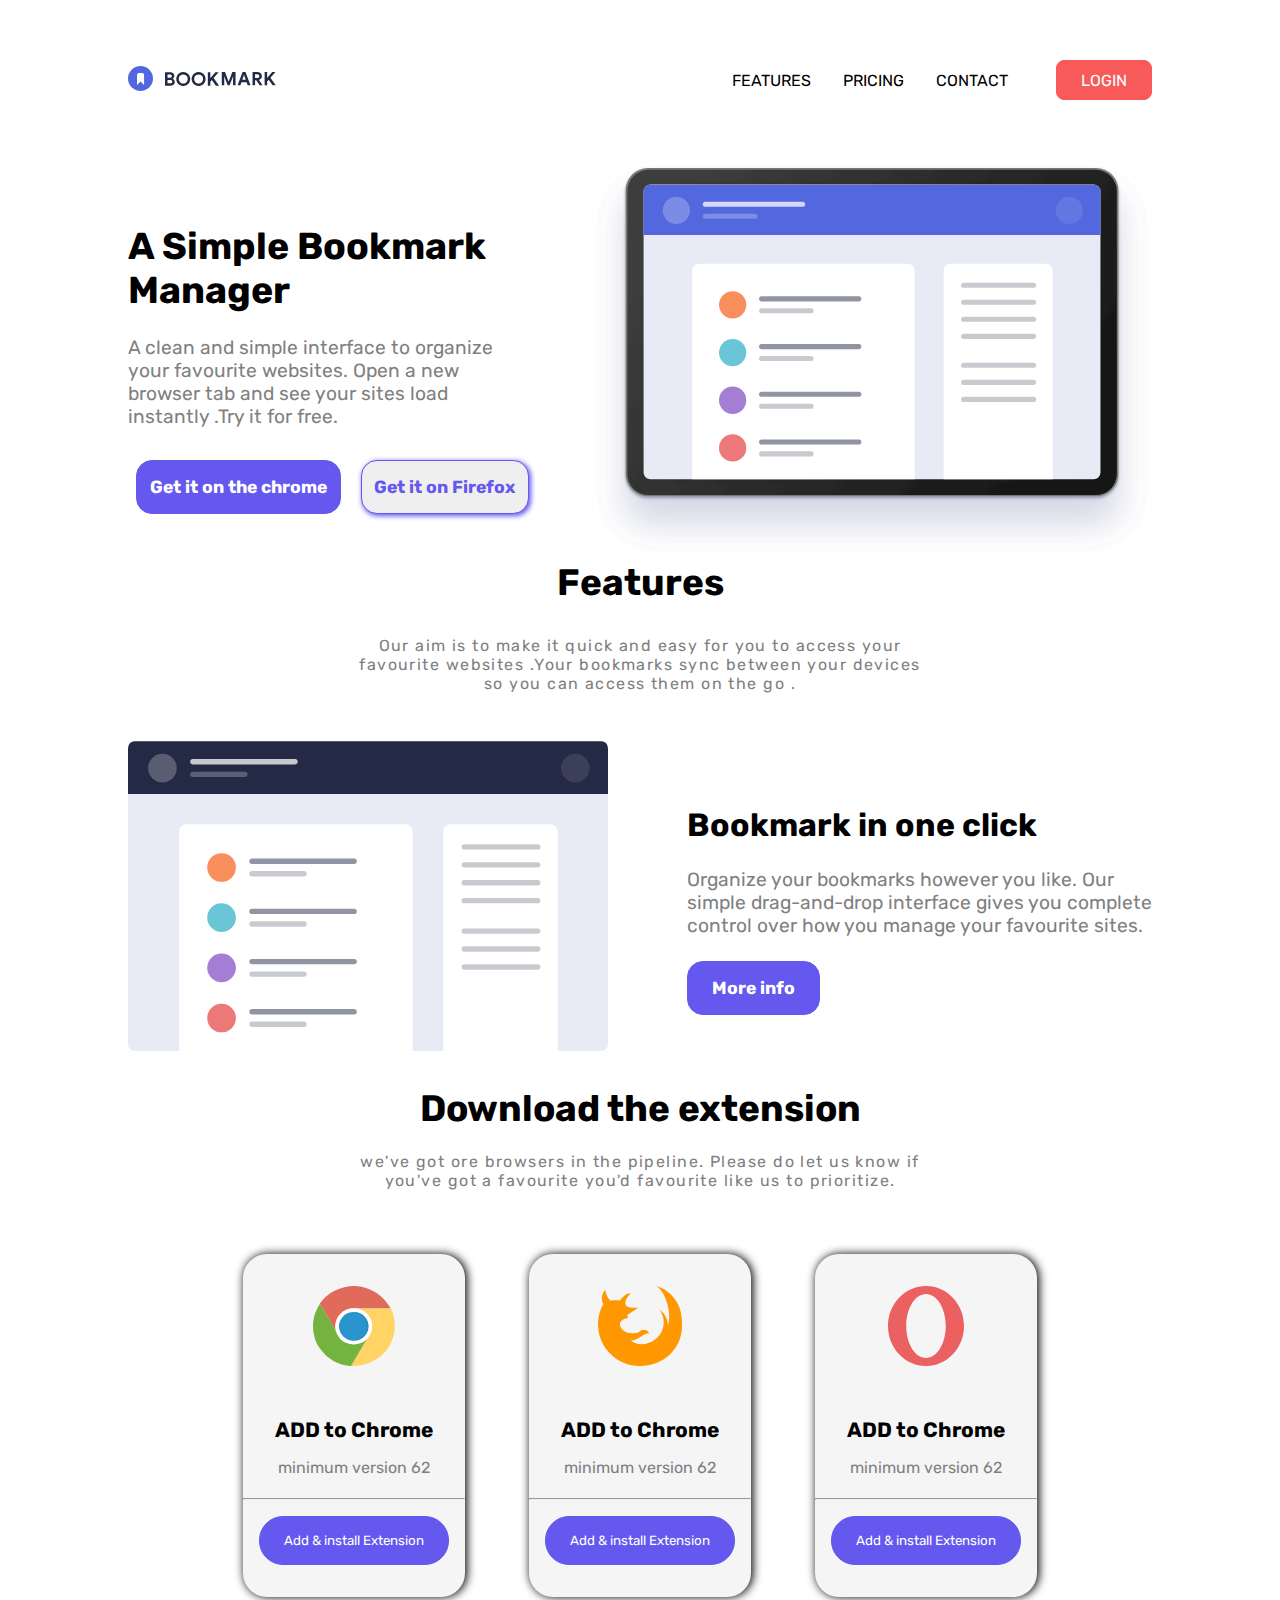
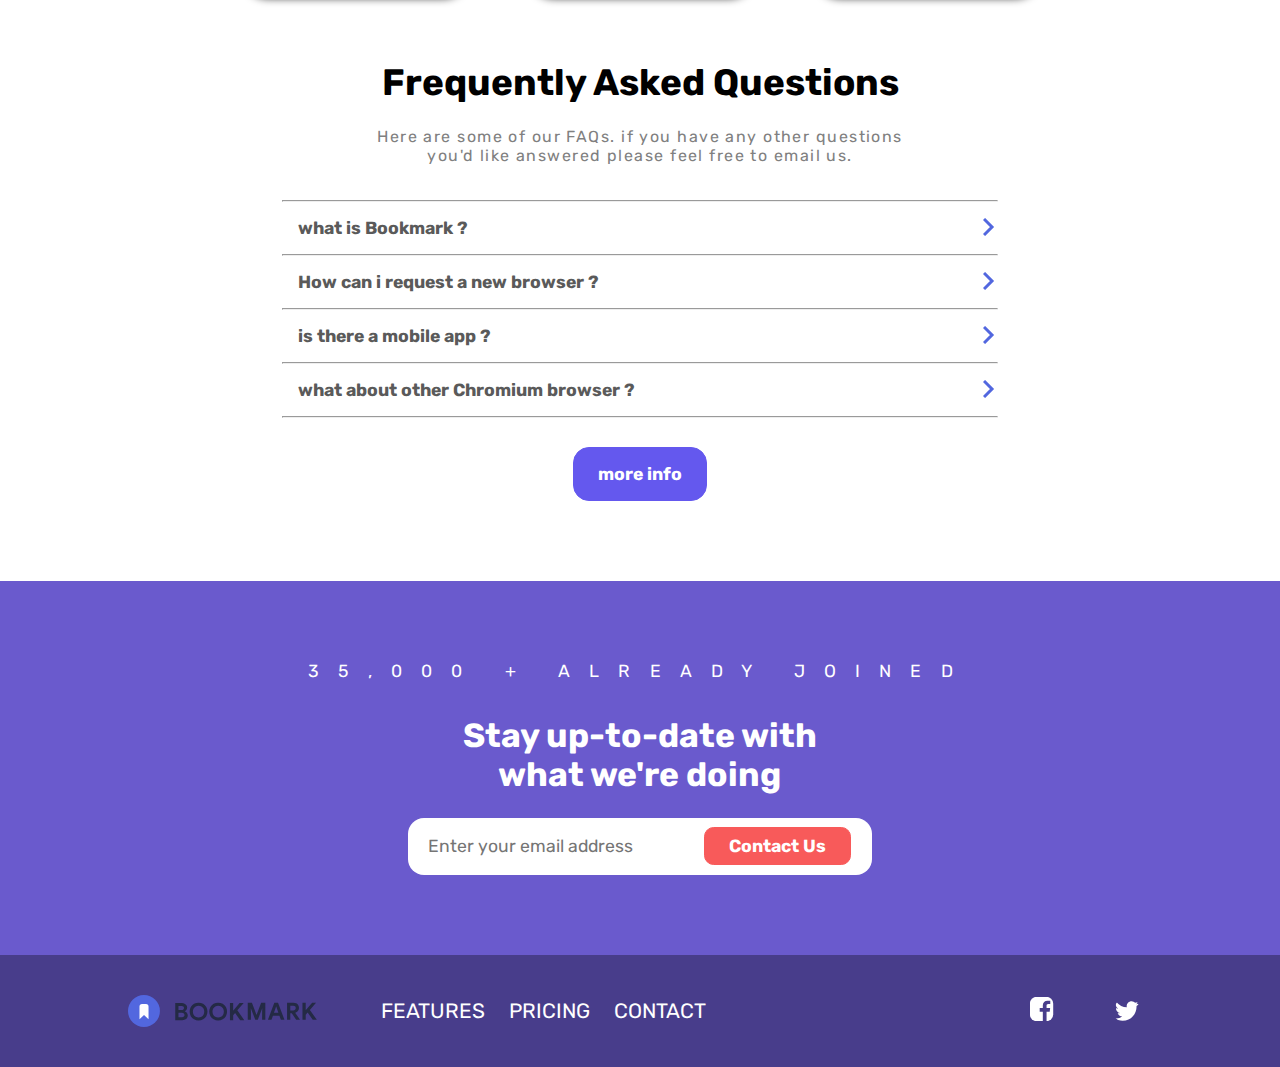
==== index.html @ d00ade4f "Rename home.html to index.html" ====
<!DOCTYPE html>
<html lang="en">

<head>
    <meta charset="UTF-8">
    <meta http-equiv="X-UA-Compatible" content="IE=edge">
    <meta name="viewport" content="width=device-width, initial-scale=1.0">
    <link rel="stylesheet" href="style.css">
    <link rel="stylesheet" href="https://cdnjs.cloudflare.com/ajax/libs/font-awesome/6.0.0-beta3/css/all.min.css" integrity="sha512-Fo3rlrZj/k7ujTnHg4CGR2D7kSs0v4LLanw2qksYuRlEzO+tcaEPQogQ0KaoGN26/zrn20ImR1DfuLWnOo7aBA==" crossorigin="anonymous" referrerpolicy="no-referrer" />
    <link rel="shortcut icon" href="./images/favicon-32x32.png" type="image/x-icon">
    <title>BOOKMARK</title>
</head>

<body>
    <!-- header content  -->
<div class="for_width">

    <header>
        <div class="header_logo">
            <img src="./images/logo-bookmark.svg" alt="">
        </div>
        <button class="hamburger" id="hamburger">
            <!-- <img src="./images/icon-hamburger.svg" alt=""> -->
            <i class="fas fa-bars"></i>
        </button>
        <div class="header_right">
            <li><a href="#">FEATURES</a></li>
            <li><a href="#">PRICING</a></li>
            <li><a href="#">CONTACT</a></li>
            <li><button class="header_right_btn">LOGIN</button></li>
        </div>
    </header>
    
    <!-- Main content  -->
    
    <Main class="main">
        <div class="main_left">
            <div class="main_left_heading">
                <h3>A Simple Bookmark Manager</h3>
            </div>
            <div class="main_left_content">
                <p>A clean and simple interface to organize <br> your favourite websites. Open a new <br> browser tab and see your
                    sites load <br> instantly .Try it for free.</p>
                </div>
                <div class="main_left_buttons">
                    <button class="main_left_btn btn-1">Get it on the chrome</button>
                    <button class="main_left_btn btn-2">Get it on Firefox</button>
                </div>
            </div>
            <div class="main_right">
                <div class="main_right_image">
                <img src="./images/illustration-hero.svg" alt="">
            </div>
        </div>
    </Main>
    <!-- Features -->
    <div class="features">
        <div class="feature_header">
            <h3>Features</h3>
            <p>Our aim is to make it quick and easy for you to access your <br> favourite websites .Your bookmarks sync
                between your devices <br> so you can access them on the go .</p>
        </div>
        <div class="feature_container">
            <div class="feature_left_image">
                <img src="./images/feature_left_img.svg" alt="">
            </div>
            <div class="feature_right">
                <div class="feature_right_header">
                    <h4>Bookmark in one click</h4>
                </div>
                <div class="feature_right_content">
                    <p>Organize your bookmarks however you like. Our <br> simple drag-and-drop interface gives you
                        complete <br> control over how you manage your favourite sites.</p>
                </div>
                <div class="feature_right_button">
                    <button class="feature_btn btn-1"> More info</button>
                </div>
            </div>
        </div>
    </div>
    
    <!-- Download extention     -->
    
    <div class="extensions">
        <div class="extension_heading">
            <h3>Download the extension</h3>
            <p>we've got ore browsers in the pipeline. Please do let us know if <br> you've got a favourite you'd
                favourite like us to prioritize. </p>
            </div>
            <div class="extension_container">
                <div class="extension_cards">
                    <img class="extension_cards_logo" src="./images/logo-chrome.svg" alt="">
                    <h5>ADD to Chrome</h5>
                    <p>minimum version 62</p>
                    <hr>
                    <button class="extension_btn btn-1">Add & install Extension</button>
            </div>
            <div class="extension_cards">
                <img class="extension_cards_logo" src="./images/logo-firefox.svg" alt="">
                <h5>ADD to Chrome</h5>
                <p>minimum version 62</p>
                <hr>
                <button class="extension_btn btn-1">Add & install Extension</button>
            </div>
            <div class="extension_cards">
                <img class="extension_cards_logo" src="./images/logo-opera.svg" alt="">
                <h5>ADD to Chrome</h5>
                <p>minimum version 62</p>
                <hr>
                <button class=" extension_btn btn-1">Add & install Extension</button>
            </div>
        </div>
    </div>
    
    <!-- frequently Asked Question -->
    
    <div class="questions">
        <div class="question_heading">
            <h3>Frequently Asked Questions</h3>
            <p>Here are some of our FAQs. if you have any other questions <br> you'd like answered please feel free to
                email us.</p>
            </div>
        <div class="questions_content">
            <hr>
            <div class="question_line">
                <div>
                    <h4>what is Bookmark ?</h4>
                </div>
                <div>
                    <img class="question_arrow" src="./images/icon-arrow.svg" alt="">
                </div>
            </div>
            <hr>
            <div class="question_line">
                <div>
                    <h4>How can i request a new browser ?</h4>
                </div>
                <div>
                    <img class="question_arrow" src="./images/icon-arrow.svg" alt="">
                </div>
            </div>
            <hr>
            <div class="question_line">
                <div>
                    <h4>is there a mobile app ?</h4>
                </div>
                <div>
                    <img class="question_arrow" src="./images/icon-arrow.svg" alt="">
                </div>
            </div>
            <hr>
            <div class="question_line">
                <div>
                    <h4>what about other Chromium browser ?</h4>
                </div>
                <div>
                    <img class="question_arrow" src="./images/icon-arrow.svg" alt="">
                </div>
            </div>
            <hr>
            
        </div>
        <div class="question_button">
            
            <button class="question_btn btn-1"> more info</button>
        </div>
    </div>
</div>

    <!-- Footer  -->

    <footer>
        <div class="footer">
            <div class="fotter_content">
                <div>
                    <p>35,000 + ALREADY JOINED</p>
                </div>
                <div>
                    <h3>Stay up-to-date with <br> what we're doing</h3>
                </div>
                <div class="footer_input">
                    <input type="text" placeholder="Enter your email address">
                    <button> Contact Us</button>
                </div>
            </div>
        </div>
    </footer>
    <main class="footer_bottom_header">
        <div class="footer_bottom_header_left">
            <img src="./images/logo-bookmark.svg" alt="">
            <li><a href="#">FEATURES</a></li>
            <li><a href="#">PRICING</a></li>
            <li><a href="#">CONTACT</a></li>
        </div>
        <div class="footer_bottom_header_icon">
            <img src="./images/icon-facebook.svg" alt="">
            <img src="./images/icon-twitter.svg" alt="">
        </div>
    </main>

    <script src="./script.js"></script>
</body>

</html>
---- style.css ----
@import url("https://fonts.googleapis.com/css2?family=Rubik:wght@400;500&display=swap");

* {
  margin: 0;
  padding: 0;
  box-sizing: border-box;
  font-family: "Rubik", sans-serif;
}
html {
  font-size: 100%;
}
.for_width {
  width: 80%;
  margin: auto;
}
header {
  height: 10rem;
  /* border: 1rem solid red; */
  display: flex;
  justify-content: space-between;
  align-items: center;
}
.header_right {
  display: flex;
  flex-wrap: wrap;
  align-items: center;
}
.hamburger {
  background-color: transparent;
  border: none;
  display: none;
  columns: black;
  cursor: pointer;
  font-size: 20px;
  outline: none;
}
.header_right li {
  list-style: none;
}
.header_right li a {
  text-decoration: none;
  color: black;
  margin: 0 1rem;
  font-size: 1rem;
  transition: all 0.3s ease;
}
.header_right li a:hover {
  color: #f85a5a;
}
.header_right_btn {
  padding: 0.6rem 1.5rem;
  border-radius: 0.5rem;
  outline: none;
  border: 1px solid #f85a5a;
  background-color: #f85a5a;
  font-size: 1rem;
  color: white;
  cursor: pointer;
  font-size: 1rem;
  margin-left: 2rem;
  transition: all 0.3s ease-in-out;
}
.header_right_btn:hover {
  border: 1px solid #f85a5a;
  color: #f85a5a;
  background-color: transparent;
}

/* main styling  */

.main {
  display: flex;
  align-items: center;
  justify-content: space-between;
}
.main_left_heading {
  font-size: 2rem;
  margin: 1.5rem 0;
}
.main_left_content {
  color: gray;
  font-size: 1.2rem;
  margin-bottom: 1.5rem;
}
.main_left_btn {
  padding: 1rem 0.8rem;
  border-radius: 1rem;
  font-weight: 700;
  font-size: 1.1rem;
  margin: 0.5rem;
}
.btn-1 {
  border: 0.1rem solid #6458ee;
  background-color: #6458ee;
  color: white;
  cursor: pointer;
  transition: all ease 0.3s;
}
.btn-1:hover {
  background-color: transparent;
  border: 0.1rem solid #6458ee;
  color: #6458ee;
}
.btn-2 {
  border: 0.1rem solid #6458ee;
  cursor: pointer;
  transition: all ease 0.3s;
  box-shadow: 0.1rem 0.1rem 0.3rem;
  color: #6458ee;
}
.btn-2:hover {
  background-color: #6458ee;
  color: white;
}
.main_right_image img {
  max-width: 35rem;
}

/* features */

.feature_header {
  text-align: center;
}
.feature_header h3 {
  font-size: 2.3rem;
  margin-bottom: 2rem;
}
.feature_header p {
  color: gray;
  letter-spacing: 0.09rem;
}
.feature_container {
  margin-top: 3rem;
  display: flex;
  align-items: center;
  justify-content: space-between;
}
.feature_right_header h4 {
  font-size: 2rem;
  margin: 1.5rem 0;
}
.feature_right_content {
  margin-bottom: 1.5rem;
  color: gray;
  font-size: 1.2rem;
}
.feature_btn {
  padding: 1rem 1.5rem;
  border-radius: 1rem;
  font-weight: 700;
  font-size: 1.1rem;
}
.feature_left_image img {
  max-width: 30rem;
}

/* download extension  */
.extension_heading {
  text-align: center;
}
.extension_heading h3 {
  font-size: 2.3rem;
  margin-top: 2rem;
  margin-bottom: 1.4rem;
}
.extension_heading p {
  color: gray;
  letter-spacing: 0.09rem;
}
.extension_container {
  display: flex;
  margin-top: 2rem;
  flex-wrap: wrap;
  justify-content: center;
}
.extension_cards {
  background-color: whitesmoke;
  box-shadow: 0.1rem 0 0.6rem black;
  text-align: center;
  border-radius: 1.5rem;
  margin: 2rem;
  transition: all ease 0.3s;
  cursor: pointer;
  max-width: 35rem;
}
.extension_cards:hover {
  border: 0.1rem solid #6458ee;
  box-shadow: none;
}
.extension_cards img {
  margin: 2rem;
}
.extension_cards img {
  height: 5rem;
}
.extension_cards h5 {
  font-size: 1.3rem;
  margin: 1rem;
  font-weight: 700;
}
.extension_cards p {
  margin-bottom: 1.3rem;
  color: gray;
}
.extension_btn {
  padding: 1rem 1.5rem;
  margin: 1rem;
  margin-bottom: 2rem;
  border-radius: 1.5rem;
}

/* Frequently Asked Questions  */
.question_heading {
  text-align: center;
}
.question_heading h3 {
  font-size: 2.3rem;
  margin-top: 2rem;
  margin-bottom: 1.4rem;
}
.question_heading p {
  color: gray;
  letter-spacing: 0.09rem;
  margin-bottom: 2.2rem;
}
.questions_content {
  width: 70%;
  margin: auto;
}
.question_line {
  display: flex;
  align-items: center;
  justify-content: space-between;
}
.question_arrow {
  cursor: pointer;
  transform: rotate(270deg);
}
.questions_content h4 {
  padding: 1rem;
  font-size: 1.1rem;
  cursor: pointer;
  transition: all 0.3s ease;
  color: rgb(90, 90, 90);
}
.questions_content h4:hover {
  color: #6458ee;
}
.question_btn {
  padding: 1rem 1.5rem;
  border-radius: 1rem;
  font-weight: 700;
  font-size: 1.1rem;
}
.question_button {
  display: flex;
  justify-content: center;
  margin: 1.8rem;
}

/* footer  */

footer {
  background-color: #6a5acd;
  color: white;
  display: flex;
  justify-content: center;
  text-align: center;
  padding: 5rem 2rem;
  margin-top: 5rem;
}
.fotter_content p {
  letter-spacing: 1.2rem;
  margin-bottom: 2.2rem;
  font-size: 1.1rem;
}
.fotter_content h3 {
  font-size: 2.1rem;
  margin-bottom: 1.5rem;
}
.footer_input {
  background-color: white;
  padding: 0.6rem 0.5rem;
  border-radius: 1rem;
  width: 70%;
  margin: auto;
}
.footer_input input {
  border: none;
  outline: none;
  font-size: 1.1rem;
}
.footer_input button {
  padding: 0.5rem 1.5rem;
  border-radius: 0.6rem;
  border: 0.1rem solid #f85a5a;
  background-color: #f85a5a;
  color: white;
  font-weight: 700;
  font-size: 1.1rem;
  cursor: pointer;
  transition: all 0.3s ease;
  margin-left: 2rem;
}
.footer_input button:hover {
  background-color: transparent;
  border: 0.1rem solid #6458ee;
  color: #6458ee;
}

/* footer header  */
.footer_bottom_header {
  display: flex;
  justify-content: space-between;
  align-items: center;
  background-color: #483d8b;
  height: 7rem;
}

.footer_bottom_header_left img {
  margin-right: 2.5rem;
  height: 2rem;
}
.footer_bottom_header_left {
  display: flex;
  align-items: center;
  margin-left: 10%;
}
.footer_bottom_header_left li {
  list-style: none;
}
.footer_bottom_header_left li a {
  text-decoration: none;
  color: white;
  margin-left: 1.5rem;
  font-size: 1.3rem;
  transition: all 0.3s ease-in-out;
}
.footer_bottom_header_left li a:hover {
  color: #f85a5a;
}
.footer_bottom_header_icon {
  margin-right: 10%;
  cursor: pointer;
  transition: all 0.3s ease-in-out;
}
.footer_bottom_header_icon img:hover {
  background-color: #f85a5a;
}
.footer_bottom_header_icon img {
  margin-left: 2rem;
  padding: 0.8rem;
  border-radius: 40%;
  transition: all 0.3s ease-in-out;
}

/* @media queries content  */

@media (max-width: 1024px) {
  html {
    font-size: 62.5%;
  }
}
@media (max-width: 750px) {
  html {
    font-size: 62.5%;
  }
  .hamburger {
    display: block;
    position: absolute;
    right: 0;
    margin-right: 3rem;
  }

  .header_right li.show {
    display: flex;
  }
  .main {
    flex-wrap: wrap-reverse;
    justify-content: center;
  }
  .features {
    margin-top: 2rem;
  }
  .feature_container {
    flex-wrap: wrap;
    justify-content: center;
  }
  .feature_left_image img {
    margin-bottom: 2rem;
  }
  .header_right {
    display: none;
    flex-direction: column;
    width: 100%;
  }
  .footer_bottom_header_left li {
    margin: 5px;
  }
  .footer_bottom_header_left {
    flex-direction: column;
  }
  .footer_bottom_header {
    height: 120px;
  }
}
@media (max-width: 415px) {
  .footer_bottom_header {
    flex-direction: column;
    height: 150px;
  }
  .footer_bottom_header_icon {
    width: 40%;
    margin: auto;
  }
  .footer_bottom_header_left img {
    margin-top: 1rem;
  }
  .footer_input {
    background-color: transparent;
  }
  .footer_input input {
    padding: 7px;
    border-radius: 5px;
    margin-bottom: 8px;
  }
}
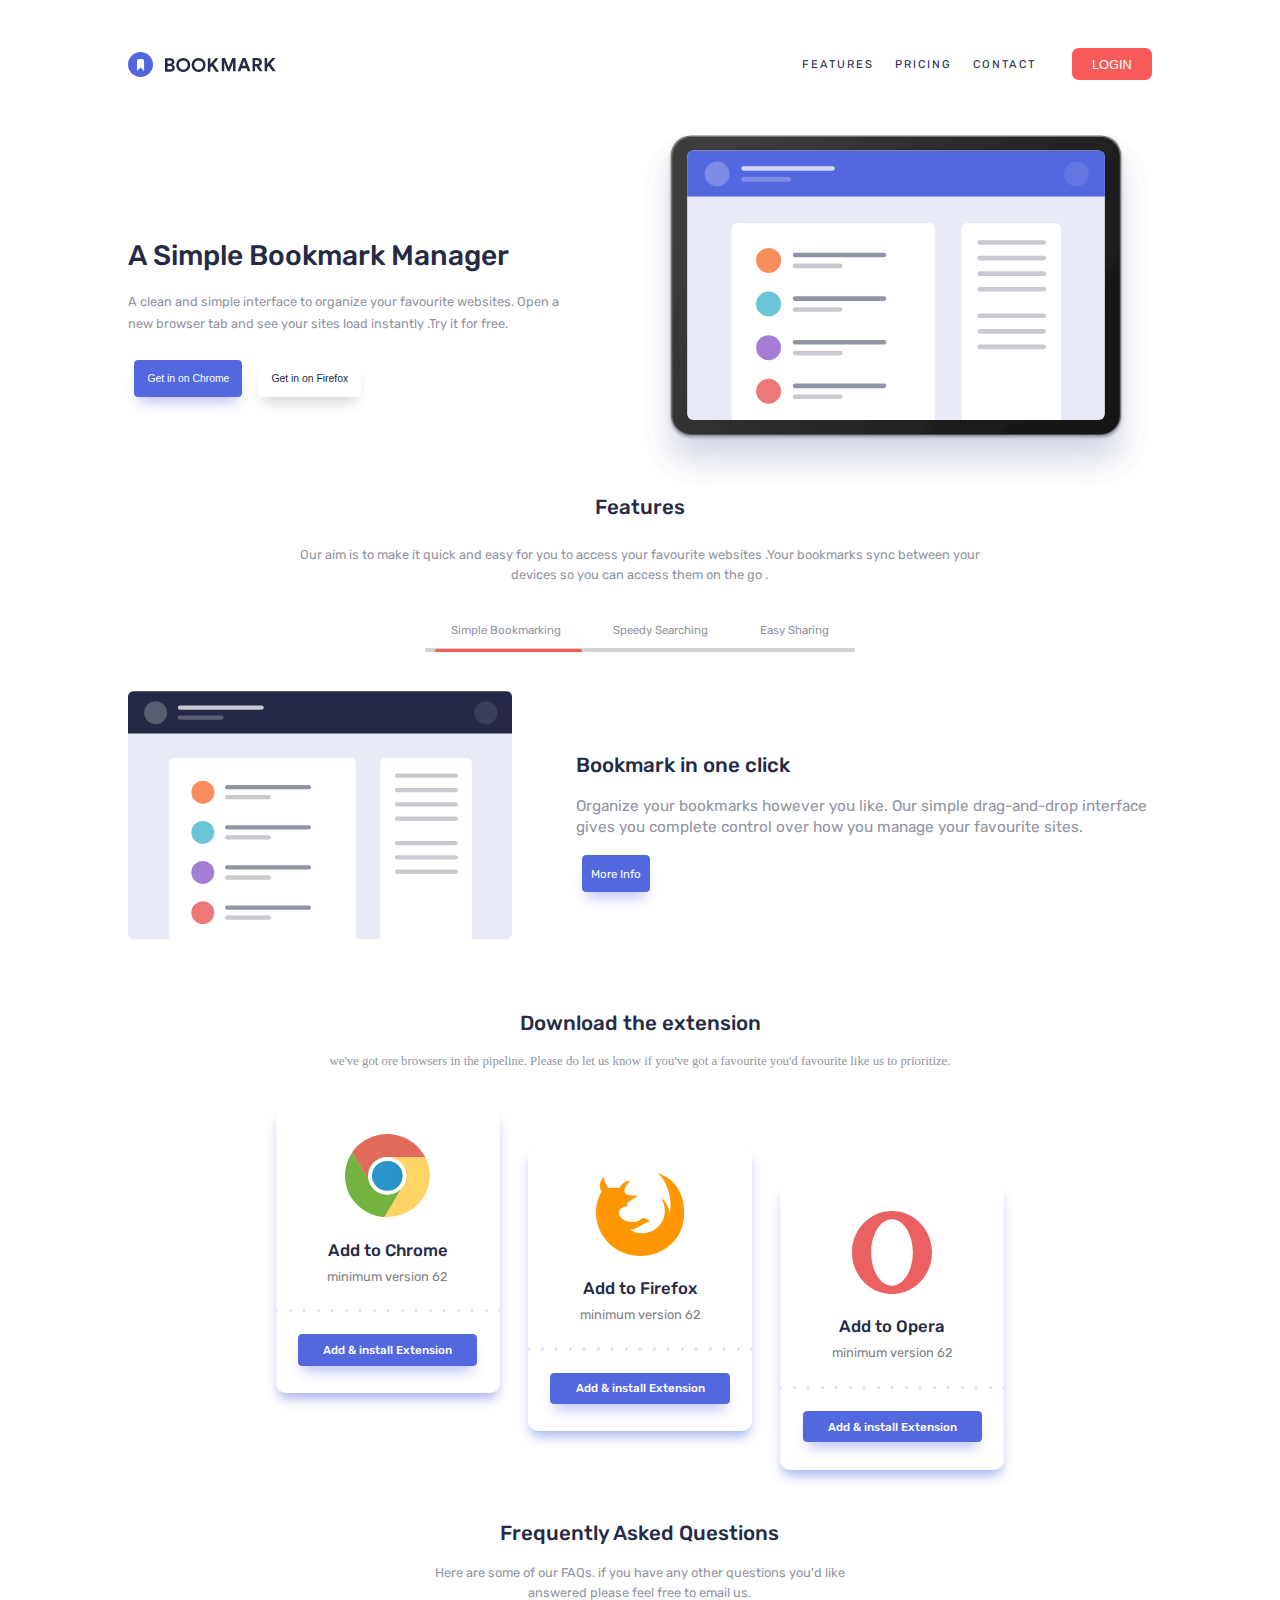
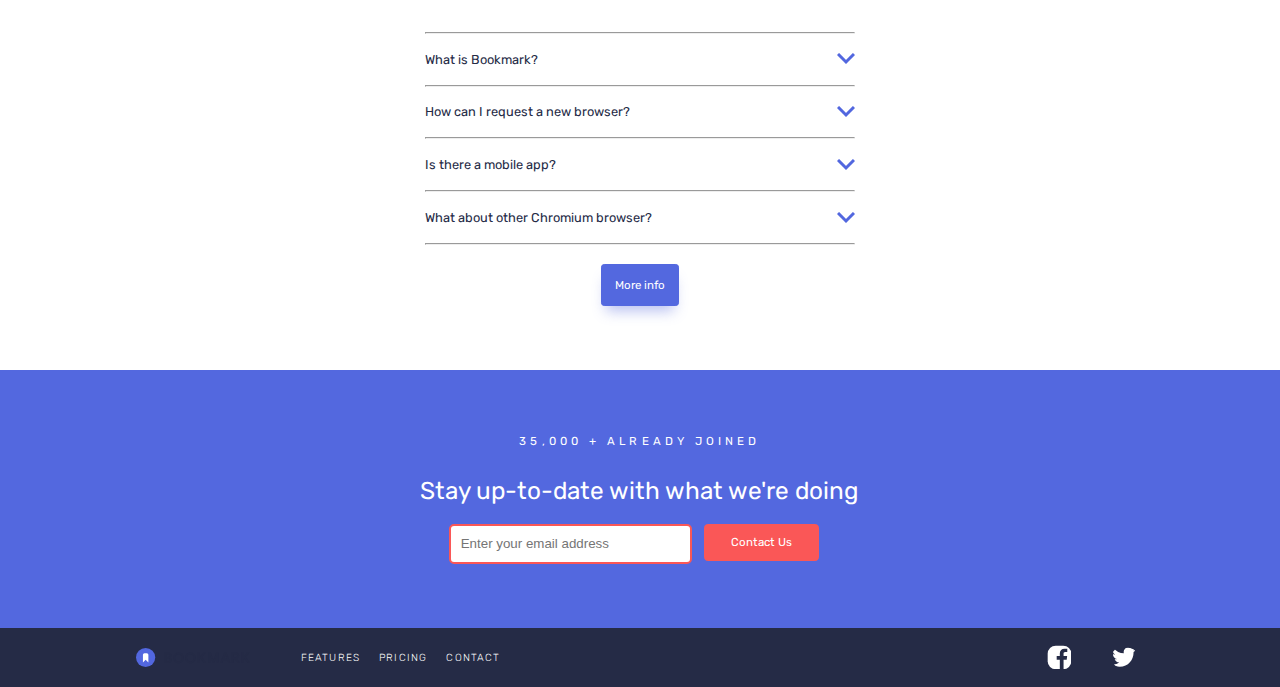
==== commit 4dba3113: "Merge branch 'main' of https://github.com/mehraj98/code-task" ====
--- a/index.html
+++ b/index.html
@@ -6,166 +6,239 @@
     <meta http-equiv="X-UA-Compatible" content="IE=edge">
     <meta name="viewport" content="width=device-width, initial-scale=1.0">
     <link rel="stylesheet" href="style.css">
-    <link rel="stylesheet" href="https://cdnjs.cloudflare.com/ajax/libs/font-awesome/6.0.0-beta3/css/all.min.css" integrity="sha512-Fo3rlrZj/k7ujTnHg4CGR2D7kSs0v4LLanw2qksYuRlEzO+tcaEPQogQ0KaoGN26/zrn20ImR1DfuLWnOo7aBA==" crossorigin="anonymous" referrerpolicy="no-referrer" />
+    <link rel="stylesheet" href="https://cdnjs.cloudflare.com/ajax/libs/font-awesome/6.0.0-beta3/css/all.min.css"
+        integrity="sha512-Fo3rlrZj/k7ujTnHg4CGR2D7kSs0v4LLanw2qksYuRlEzO+tcaEPQogQ0KaoGN26/zrn20ImR1DfuLWnOo7aBA=="
+        crossorigin="anonymous" referrerpolicy="no-referrer" />
     <link rel="shortcut icon" href="./images/favicon-32x32.png" type="image/x-icon">
     <title>BOOKMARK</title>
 </head>
 
 <body>
     <!-- header content  -->
-<div class="for_width">
-
-    <header>
-        <div class="header_logo">
+    <div class="for_width">
+
+        <header class="nav">
             <img src="./images/logo-bookmark.svg" alt="">
-        </div>
-        <button class="hamburger" id="hamburger">
-            <!-- <img src="./images/icon-hamburger.svg" alt=""> -->
-            <i class="fas fa-bars"></i>
-        </button>
-        <div class="header_right">
-            <li><a href="#">FEATURES</a></li>
-            <li><a href="#">PRICING</a></li>
-            <li><a href="#">CONTACT</a></li>
-            <li><button class="header_right_btn">LOGIN</button></li>
-        </div>
-    </header>
-    
-    <!-- Main content  -->
-    
-    <Main class="main">
-        <div class="main_left">
-            <div class="main_left_heading">
-                <h3>A Simple Bookmark Manager</h3>
-            </div>
-            <div class="main_left_content">
-                <p>A clean and simple interface to organize <br> your favourite websites. Open a new <br> browser tab and see your
-                    sites load <br> instantly .Try it for free.</p>
+            <button class="hamburger" id="hamburger">
+                <img src="./images/icon-hamburger.svg" alt="">
+            </button>
+            <ul class="header_right" id="header_right">
+                <li><a href="#">FEATURES</a></li>
+                <li><a href="#">PRICING</a></li>
+                <li><a href="#">CONTACT</a></li>
+                <li><button class="header_right_btn">LOGIN</button></li>
+            </ul>
+        </header>
+
+        <!-- Main content  -->
+
+        <Main class="main">
+            <div class="main_left">
+                <div class="main_left_heading">
+                    <h1>A Simple Bookmark Manager</h1>
+                </div>
+                <div class="main_left_content">
+                    <p>A clean and simple interface to organize your favourite websites. Open a new browser tab and see
+                        your
+                        sites load instantly .Try it for free.</p>
                 </div>
                 <div class="main_left_buttons">
-                    <button class="main_left_btn btn-1">Get it on the chrome</button>
-                    <button class="main_left_btn btn-2">Get it on Firefox</button>
+                    <button class="main_left_btn btn-1">Get in on Chrome</button>
+                    <button class="main_left_btn btn-2">Get in on Firefox</button>
                 </div>
             </div>
             <div class="main_right">
                 <div class="main_right_image">
-                <img src="./images/illustration-hero.svg" alt="">
-            </div>
-        </div>
-    </Main>
-    <!-- Features -->
-    <div class="features">
-        <div class="feature_header">
-            <h3>Features</h3>
-            <p>Our aim is to make it quick and easy for you to access your <br> favourite websites .Your bookmarks sync
-                between your devices <br> so you can access them on the go .</p>
-        </div>
-        <div class="feature_container">
-            <div class="feature_left_image">
-                <img src="./images/feature_left_img.svg" alt="">
-            </div>
-            <div class="feature_right">
-                <div class="feature_right_header">
-                    <h4>Bookmark in one click</h4>
-                </div>
-                <div class="feature_right_content">
-                    <p>Organize your bookmarks however you like. Our <br> simple drag-and-drop interface gives you
-                        complete <br> control over how you manage your favourite sites.</p>
-                </div>
-                <div class="feature_right_button">
-                    <button class="feature_btn btn-1"> More info</button>
-                </div>
-            </div>
-        </div>
-    </div>
-    
-    <!-- Download extention     -->
-    
-    <div class="extensions">
-        <div class="extension_heading">
-            <h3>Download the extension</h3>
-            <p>we've got ore browsers in the pipeline. Please do let us know if <br> you've got a favourite you'd
-                favourite like us to prioritize. </p>
+                    <img src="./images/illustration-hero.svg" alt="">
+                </div>
+            </div>
+        </Main>
+        <!-- Features -->
+        <div class="features">
+            <div class="feature_header">
+                <h1>Features</h1>
+                <p>Our aim is to make it quick and easy for you to access your favourite websites .Your bookmarks sync
+                    between your devices so you can access them on the go .</p>
+            </div>
+            <ul class="tabs">
+                <hr>
+                <li>Simple Bookmarking</li>
+                <hr>
+                <li>Speedy Searching</li>
+                <hr>
+
+                <li>Easy Sharing</li>
+                <hr>
+            </ul>
+            <div class="container">
+                <div class=" content ">
+                    <div class="feature_container">
+                        <div class="feature_left_image">
+                            <img src="./images/feature_left_img.svg" alt="">
+                        </div>
+                        <div class="feature_right">
+                            <div class="feature_right_header">
+                                <h4>Bookmark in one click</h4>
+                            </div>
+                            <div class="feature_right_content">
+
+                                <p>Organize your bookmarks however you like. Our simple drag-and-drop interface
+                                    gives you complete control over how you manage your favourite sites.</p>
+                            </div>
+                            <div class="feature_right_button">
+
+                                <button class="feature_btn btn-1">
+                                    More Info
+                                </button>
+                            </div>
+                        </div>
+                    </div>
+                </div>
+            </div>
+            <div class="container">
+                <div class=" content ">
+                    <div class="feature_container">
+                        <div class="feature_left_image">
+                            <img src="./images/illustration-features-tab-2.svg" alt="">
+                        </div>
+                        <div class="feature_right">
+                            <div class="feature_right_header">
+                                <h4>Intelligent search</h4>
+                            </div>
+                            <div class="feature_right_content">
+
+                                <p>Our powerful search feature will help you find saved sites in no time at all. No need to trawl through all of your bookmarks.</p>
+                            </div>
+                            <div class="feature_right_button">
+
+                                <button class="feature_btn btn-1">
+                                    More Info
+                                </button>
+                            </div>
+                        </div>
+                    </div>
+                </div>
+            </div>
+            <div class="container">
+                <div class=" content ">
+                    <div class="feature_container">
+                        <div class="feature_left_image">
+                            <img src="./images/illustration-features-tab-3.svg" alt="">
+                        </div>
+                        <div class="feature_right">
+                            <div class="feature_right_header">
+                                <h4>Share your bookmarks</h4>
+                            </div>
+                            <div class="feature_right_content">
+
+                                <p>Easily share your bookmarks and collections with others. Create a shareable link that you can send at the click of a button.</p>
+                            </div>
+                            <div class="feature_right_button">
+
+                                <button class="feature_btn btn-1">
+                                    More Info
+                                </button>
+                            </div>
+                        </div>
+                    </div>
+                </div>
+            </div>
+        </div>
+
+        <!-- Download extention     -->
+
+        <div class="extensions">
+            <div class="extension_heading">
+                <h3>Download the extension</h3>
+                <p>we've got ore browsers in the pipeline. Please do let us know if you've got a favourite you'd
+                    favourite like us to prioritize. </p>
             </div>
             <div class="extension_container">
                 <div class="extension_cards">
                     <img class="extension_cards_logo" src="./images/logo-chrome.svg" alt="">
-                    <h5>ADD to Chrome</h5>
+                    <h5>Add to Chrome</h5>
                     <p>minimum version 62</p>
+                    <img src="./images//bg-dots.svg" alt="" class="card_line">
+                    <button class="extension_btn btn-1">Add & install Extension</button>
+                </div>
+                <div class="extension_cards card_2">
+                    <img class="extension_cards_logo" src="./images/logo-firefox.svg" alt="">
+                    <h5>Add to Firefox</h5>
+                    <p>minimum version 62</p>
+                    <img src="./images//bg-dots.svg" alt="" class="card_line">
+                    <button class="extension_btn btn-1">Add & install Extension</button>
+                </div>
+                <div class="extension_cards card_3">
+                    <img class="extension_cards_logo" src="./images/logo-opera.svg" alt="">
+                    <h5>Add to Opera</h5>
+                    <p>minimum version 62</p>
+                    <img src="./images//bg-dots.svg" alt="" class="card_line">
+                    <button class=" extension_btn btn-1">Add & install Extension</button>
+                </div>
+            </div>
+        </div>
+
+        <!-- frequently Asked Question -->
+
+        <div class="questions">
+            <div class="question_heading">
+                <h3>Frequently Asked Questions</h3>
+                <p>Here are some of our FAQs. if you have any other questions you'd like answered please feel free
+                    to
+                    email us.</p>
+            </div>
+            <div class="questions_container">
+                <div class="question_box">
                     <hr>
-                    <button class="extension_btn btn-1">Add & install Extension</button>
-            </div>
-            <div class="extension_cards">
-                <img class="extension_cards_logo" src="./images/logo-firefox.svg" alt="">
-                <h5>ADD to Chrome</h5>
-                <p>minimum version 62</p>
-                <hr>
-                <button class="extension_btn btn-1">Add & install Extension</button>
-            </div>
-            <div class="extension_cards">
-                <img class="extension_cards_logo" src="./images/logo-opera.svg" alt="">
-                <h5>ADD to Chrome</h5>
-                <p>minimum version 62</p>
-                <hr>
-                <button class=" extension_btn btn-1">Add & install Extension</button>
+                    <div class="question_line">
+                        <h4>What is Bookmark?</h4>
+                        <img class="question_arrow" id="question_arrow" src="./images/icon-arrow.svg"
+                            alt="">
+                    </div>
+                    <p class="hide">Lorem ipsum dolor sit amet, consectetur adipiscing elit. Fusce tincidunt
+                        justo eget ultricies fringilla. Phasellus blandit ipsum quis quam ornare mattis.</p>
+                </div>
+                <hr>
+                <div class="question_box">
+                    <div class="question_line">
+                        <h4>How can I request a new browser?</h4>
+                        <img class="question_arrow" src="./images/icon-arrow.svg" alt="">
+
+                    </div>
+                    <p class="hide">Vivamus luctus eros aliquet convallis ultricies. Mauris augue massa, ultricies
+                        non ligula.
+                        Suspendisse imperdiet. Vivamus luctus eros aliquet convallis ultricies. Mauris augue massa,
+                        ultricies non ligula. Suspendisse imperdie tVivamus luctus eros aliquet convallis ultricies.
+                        Mauris augue massa, ultricies non ligula. Suspendisse imperdiet.</p>
+                </div>
+                <hr>
+                <div class="question_box">
+                    <div class="question_line">
+                        <h4>Is there a mobile app?</h4>
+                        <img class="question_arrow" src="./images/icon-arrow.svg" alt="">
+                    </div>
+                    <p class="hide">Sed consectetur quam id neque fermentum accumsan. Praesent luctus vestibulum
+                        dolor, ut condimentum
+                        urna vulputate eget. Cras in ligula quis est pharetra mattis sit amet pharetra purus. Sed
+                        sollicitudin ex et ultricies bibendum.</p>
+                </div>
+                <hr>
+                <div class="question_box">
+                    <div class="question_line">
+                        <h4>What about other Chromium browser?</h4>
+                        <img class="question_arrow" src="./images/icon-arrow.svg" alt="">
+                    </div>
+                    <p class="hide">Integer condimentum ipsum id imperdiet finibus. Vivamus in placerat mi, at
+                        euismod dui. Aliquam
+                        vitae neque eget nisl gravida pellentesque non ut velit.</p>
+                </div>
+                <hr>
+                <div class="question_button">
+                    <button class="question_btn btn-1">More info</button>
+                </div>
             </div>
         </div>
     </div>
-    
-    <!-- frequently Asked Question -->
-    
-    <div class="questions">
-        <div class="question_heading">
-            <h3>Frequently Asked Questions</h3>
-            <p>Here are some of our FAQs. if you have any other questions <br> you'd like answered please feel free to
-                email us.</p>
-            </div>
-        <div class="questions_content">
-            <hr>
-            <div class="question_line">
-                <div>
-                    <h4>what is Bookmark ?</h4>
-                </div>
-                <div>
-                    <img class="question_arrow" src="./images/icon-arrow.svg" alt="">
-                </div>
-            </div>
-            <hr>
-            <div class="question_line">
-                <div>
-                    <h4>How can i request a new browser ?</h4>
-                </div>
-                <div>
-                    <img class="question_arrow" src="./images/icon-arrow.svg" alt="">
-                </div>
-            </div>
-            <hr>
-            <div class="question_line">
-                <div>
-                    <h4>is there a mobile app ?</h4>
-                </div>
-                <div>
-                    <img class="question_arrow" src="./images/icon-arrow.svg" alt="">
-                </div>
-            </div>
-            <hr>
-            <div class="question_line">
-                <div>
-                    <h4>what about other Chromium browser ?</h4>
-                </div>
-                <div>
-                    <img class="question_arrow" src="./images/icon-arrow.svg" alt="">
-                </div>
-            </div>
-            <hr>
-            
-        </div>
-        <div class="question_button">
-            
-            <button class="question_btn btn-1"> more info</button>
-        </div>
-    </div>
-</div>
 
     <!-- Footer  -->
 
@@ -176,11 +249,20 @@
                     <p>35,000 + ALREADY JOINED</p>
                 </div>
                 <div>
-                    <h3>Stay up-to-date with <br> what we're doing</h3>
-                </div>
-                <div class="footer_input">
-                    <input type="text" placeholder="Enter your email address">
-                    <button> Contact Us</button>
+                    <h3>Stay up-to-date with what we're doing</h3>
+                </div>
+                <div class="footer_contact">
+                    <div class="footer_input ">
+                        <input type="text" placeholder="Enter your email address">
+                        <div class="invalid_email hide">
+                            <p>Whoops, make sure it's an email</p>
+                            <img src="./images/icon-error.svg" alt="">
+                        </div>
+                    </div>
+                    <div class="footer_contact_button">
+                        <button>Contact Us</button>
+
+                    </div>
                 </div>
             </div>
         </div>
--- a/style.css
+++ b/style.css
@@ -1,10 +1,9 @@
-@import url("https://fonts.googleapis.com/css2?family=Rubik:wght@400;500&display=swap");
+@import url("https://fonts.googleapis.com/css2?family=Rubik:wght@300;400;500&display=swap");
 
 * {
   margin: 0;
   padding: 0;
   box-sizing: border-box;
-  font-family: "Rubik", sans-serif;
 }
 html {
   font-size: 100%;
@@ -15,23 +14,22 @@
 }
 header {
   height: 10rem;
-  /* border: 1rem solid red; */
   display: flex;
   justify-content: space-between;
   align-items: center;
+  flex-wrap: wrap;
 }
 .header_right {
   display: flex;
-  flex-wrap: wrap;
   align-items: center;
 }
 .hamburger {
   background-color: transparent;
   border: none;
   display: none;
-  columns: black;
-  cursor: pointer;
-  font-size: 20px;
+  columns: #252b46;
+  cursor: pointer;
+  font-size: 25px;
   outline: none;
 }
 .header_right li {
@@ -39,10 +37,12 @@
 }
 .header_right li a {
   text-decoration: none;
-  color: black;
-  margin: 0 1rem;
-  font-size: 1rem;
+  color: #252b46;
+  margin: 0 0.8125rem;
+  font-size: 0.875rem;
   transition: all 0.3s ease;
+  letter-spacing: 2px;
+  font-family: "Rubik", sans-serif;
 }
 .header_right li a:hover {
   color: #f85a5a;
@@ -74,98 +74,180 @@
   justify-content: space-between;
 }
 .main_left_heading {
-  font-size: 2rem;
+  font-size: 1.1rem;
+  color: #252b46;
   margin: 1.5rem 0;
+  font-family: "Rubik", sans-serif;
+}
+.main_left_heading h1 {
+  font-family: "Rubik", sans-serif;
+  line-height: none;
+  font-weight: 500;
 }
 .main_left_content {
-  color: gray;
-  font-size: 1.2rem;
+  font-family: "Rubik", sans-serif;
+  color: #9194a1;
+  font-size: 1rem;
+  line-height: 1.7rem;
   margin-bottom: 1.5rem;
 }
 .main_left_btn {
-  padding: 1rem 0.8rem;
-  border-radius: 1rem;
-  font-weight: 700;
-  font-size: 1.1rem;
+  padding: 0.9375rem;
+  border-radius: 0.3rem;
+  font-weight: 500;
+  font-size: 0.8125rem;
   margin: 0.5rem;
 }
 .btn-1 {
-  border: 0.1rem solid #6458ee;
-  background-color: #6458ee;
+  box-shadow: 0px 10px 14px -5px rgba(80, 99, 220, 0.4);
+  border: 0.1rem solid #5368df;
+  background-color: #5368df;
   color: white;
   cursor: pointer;
   transition: all ease 0.3s;
 }
 .btn-1:hover {
   background-color: transparent;
-  border: 0.1rem solid #6458ee;
-  color: #6458ee;
+  border: 0.1rem solid #5368df;
+  color: #5368df;
 }
 .btn-2 {
-  border: 0.1rem solid #6458ee;
+  border: 0.07rem solid white;
+  background-color: transparent;
   cursor: pointer;
   transition: all ease 0.3s;
-  box-shadow: 0.1rem 0.1rem 0.3rem;
-  color: #6458ee;
+  box-shadow: 0px 10px 14px -5px lightgray;
+  color: #252b46;
 }
 .btn-2:hover {
-  background-color: #6458ee;
-  color: white;
+  border: 0.1rem solid #252b46;
+  color: #252b46;
 }
 .main_right_image img {
-  max-width: 35rem;
+  max-width: 40rem;
+  margin-left: 5rem;
 }
 
 /* features */
-
 .feature_header {
   text-align: center;
-}
-.feature_header h3 {
-  font-size: 2.3rem;
   margin-bottom: 2rem;
 }
+.tabs {
+  width: 42%;
+  list-style: none;
+  display: flex;
+  justify-content: space-around;
+  margin: auto;
+  border-bottom: 4px solid lightgray;
+}
+.tabs hr {
+  display: none;
+}
+.tabs li {
+  font-family: "Rubik", sans-serif;
+  font-size: 0.9rem;
+  font-weight: 400;
+  color: #9194a1;
+  padding: 0.9rem;
+  cursor: pointer;
+  position: relative;
+}
+.tabs li:hover {
+  color: #fa5757;
+}
+.tabs li::after {
+  content: "";
+  position: absolute;
+  bottom: -10%;
+  left: -3%;
+  height: 3px;
+  background-color: #fa5757;
+  border-radius: 30px;
+}
+.tabs li.active::after {
+  width: 110%;
+}
+.container {
+  position: relative;
+}
+.content {
+  position: absolute;
+  top: 0;
+  left: 0;
+  display: none;
+}
+.content.active {
+  display: block;
+}
+.feature_header h1 {
+  font-size: 1.6rem;
+  font-weight: 500;
+  margin-bottom: 2rem;
+  font-family: "Rubik", sans-serif;
+  color: #252b46;
+}
 .feature_header p {
-  color: gray;
-  letter-spacing: 0.09rem;
+  font-family: "Rubik", sans-serif;
+  width: 70%;
+  margin: auto;
+  color: #9194a1;
+  line-height: 1.6rem;
+  font-size: 1rem;
 }
 .feature_container {
   margin-top: 3rem;
   display: flex;
   align-items: center;
   justify-content: space-between;
+  font-family: "Rubik", sans-serif;
+}
+.feature_right {
+  margin-left: 5rem;
 }
 .feature_right_header h4 {
-  font-size: 2rem;
+  font-weight: 500;
+  color: #252b46;
+  font-size: 1.6rem;
   margin: 1.5rem 0;
 }
 .feature_right_content {
-  margin-bottom: 1.5rem;
-  color: gray;
+  margin-bottom: 0.9rem;
+  color: #9194a1;
+  line-height: 1.6rem;
   font-size: 1.2rem;
 }
 .feature_btn {
-  padding: 1rem 1.5rem;
-  border-radius: 1rem;
-  font-weight: 700;
-  font-size: 1.1rem;
+  transition: all 0.3s;
+  padding: 0.8rem 0.6rem;
+  border-radius: 0.3rem;
+  font-weight: 400;
+  font-size: 0.9rem;
+  margin: 0.5rem;
+  font-family: "Rubik", sans-serif;
 }
 .feature_left_image img {
   max-width: 30rem;
 }
 
 /* download extension  */
+.extensions {
+  margin-top: 28rem;
+}
 .extension_heading {
   text-align: center;
 }
 .extension_heading h3 {
-  font-size: 2.3rem;
-  margin-top: 2rem;
-  margin-bottom: 1.4rem;
+  font-size: 1.6rem;
+  font-weight: 500;
+  margin-top: 3rem;
+  margin-bottom: 1.5rem;
+  color: #252b46;
+  font-family: "Rubik", sans-serif;
 }
 .extension_heading p {
-  color: gray;
-  letter-spacing: 0.09rem;
+  color: #9194a1;
+  /* letter-spacing: 0.09rem; */
 }
 .extension_container {
   display: flex;
@@ -174,94 +256,123 @@
   justify-content: center;
 }
 .extension_cards {
-  background-color: whitesmoke;
-  box-shadow: 0.1rem 0 0.6rem black;
+  margin: 1.1rem;
+  width: 17.5rem;
+  box-shadow: 0px 0.63rem 0.9rem -0.3rem rgba(78, 100, 224, 0.5);
   text-align: center;
-  border-radius: 1.5rem;
-  margin: 2rem;
-  transition: all ease 0.3s;
-  cursor: pointer;
-  max-width: 35rem;
-}
-.extension_cards:hover {
-  border: 0.1rem solid #6458ee;
-  box-shadow: none;
-}
-.extension_cards img {
-  margin: 2rem;
-}
-.extension_cards img {
-  height: 5rem;
-}
+  border-radius: 10px;
+  margin-bottom: 2em;
+  height: 22.2rem;
+  font-family: "Rubik", sans-serif;
+}
+.extension_cards_logo {
+  height: 6.5rem;
+  margin-top: 2rem;
+}
+
 .extension_cards h5 {
   font-size: 1.3rem;
-  margin: 1rem;
-  font-weight: 700;
+  color: #252b46;
+  margin-top: 1.5rem;
+  font-weight: 500;
 }
 .extension_cards p {
+  margin-top: 0.7rem;
   margin-bottom: 1.3rem;
   color: gray;
 }
 .extension_btn {
-  padding: 1rem 1.5rem;
-  margin: 1rem;
-  margin-bottom: 2rem;
-  border-radius: 1.5rem;
+  transition: all 0.3s;
+  padding: 0.6rem 1.2rem;
+  border-radius: 0.3rem;
+  font-weight: 500;
+  font-size: 0.9rem;
+  margin-top: 1.5rem;
+  font-family: "Rubik", sans-serif;
+  width: 80%;
+}
+.card_2 {
+  margin-top: 4.1rem;
+}
+.card_3 {
+  margin-top: 7.1rem;
+}
+.card_line {
+  width: 100%;
+  overflow: hidden;
 }
 
 /* Frequently Asked Questions  */
+.questions {
+  width: 42%;
+  margin: auto;
+  font-family: "Rubik", sans-serif;
+}
 .question_heading {
   text-align: center;
 }
 .question_heading h3 {
-  font-size: 2.3rem;
+  font-size: 1.6rem;
+  font-weight: 500;
+  font-family: "Rubik", sans-serif;
+  color: #252b46;
   margin-top: 2rem;
   margin-bottom: 1.4rem;
 }
 .question_heading p {
-  color: gray;
-  letter-spacing: 0.09rem;
+  color: #9194a1;
+  font-size: 1rem;
+  line-height: 1.6rem;
   margin-bottom: 2.2rem;
 }
-.questions_content {
-  width: 70%;
-  margin: auto;
-}
+
 .question_line {
+  cursor: pointer;
+  color: #fa5757;
   display: flex;
   align-items: center;
   justify-content: space-between;
 }
 .question_arrow {
   cursor: pointer;
-  transform: rotate(270deg);
-}
-.questions_content h4 {
-  padding: 1rem;
-  font-size: 1.1rem;
-  cursor: pointer;
-  transition: all 0.3s ease;
-  color: rgb(90, 90, 90);
-}
-.questions_content h4:hover {
-  color: #6458ee;
+}
+.question_box h4 {
+  padding: 1.4rem 0;
+  font-weight: 400;
+  color: #252b46;
+}
+.question_box p {
+  color: #9194a1;
+  padding-bottom: 1.5rem;
+}
+.question_line h4:hover {
+  color: #fa5757;
+  cursor: pointer;
 }
 .question_btn {
-  padding: 1rem 1.5rem;
-  border-radius: 1rem;
-  font-weight: 700;
-  font-size: 1.1rem;
+  transition: all 0.3s;
+  border-radius: 0.25rem;
+  padding: 1rem 1rem;
+  font-weight: 400;
+  font-size: 0.9rem;
+  margin-top: 1.5rem;
+  font-family: "Rubik", sans-serif;
 }
 .question_button {
   display: flex;
   justify-content: center;
   margin: 1.8rem;
+  margin: auto;
+}
+.rotate {
+  transform: rotate(180deg);
 }
 
 /* footer  */
 
 footer {
-  background-color: #6a5acd;
+  font-family: "Rubik", sans-serif;
+  background-color: #5368df;
   color: white;
   display: flex;
   justify-content: center;
@@ -269,43 +380,71 @@
   padding: 5rem 2rem;
   margin-top: 5rem;
 }
+.footer {
+  width: 40%;
+  margin: auto;
+}
 .fotter_content p {
-  letter-spacing: 1.2rem;
+  letter-spacing: 0.32rem;
+  font-weight: 400;
   margin-bottom: 2.2rem;
-  font-size: 1.1rem;
+  font-size: 0.9rem;
 }
 .fotter_content h3 {
-  font-size: 2.1rem;
+  font-size: 1.9rem;
   margin-bottom: 1.5rem;
-}
-.footer_input {
+  font-weight: 400;
+}
+.footer_input input {
+  padding: 0.8rem;
+  width: 19rem;
+  outline: none;
+  border: 2px solid #fa5757;
+  margin: auto;
+  border-radius: 5px;
+}
+.footer_contact {
+  display: flex;
+  justify-content: center;
+}
+
+.footer_contact_button button {
+  transition: all 0.3s ease-in-out;
+  background-color: #fa5757;
+  color: white;
+  border: 1px solid #fa5757;
+  border-radius: 0.3rem;
+  padding: 0.8rem 2rem;
+  font-weight: 400;
+  font-size: 0.9rem;
+  font-family: "Rubik", sans-serif;
+  cursor: pointer;
+  transition: all 0.3s ease;
+  margin: 0 1rem;
+}
+.footer_contact_button button:hover {
   background-color: white;
-  padding: 0.6rem 0.5rem;
-  border-radius: 1rem;
-  width: 70%;
-  margin: auto;
-}
-.footer_input input {
-  border: none;
-  outline: none;
-  font-size: 1.1rem;
-}
-.footer_input button {
-  padding: 0.5rem 1.5rem;
-  border-radius: 0.6rem;
-  border: 0.1rem solid #f85a5a;
-  background-color: #f85a5a;
-  color: white;
-  font-weight: 700;
-  font-size: 1.1rem;
-  cursor: pointer;
-  transition: all 0.3s ease;
-  margin-left: 2rem;
-}
-.footer_input button:hover {
-  background-color: transparent;
-  border: 0.1rem solid #6458ee;
-  color: #6458ee;
+  border: 0.1rem solid #fa5757;
+  color: #fa5757;
+}
+.invalid_email p {
+  font-size: 0.7rem;
+  letter-spacing: 0;
+  float: left;
+  font-style: italic;
+  width: 100%;
+  background-color: #fa5757;
+  border-radius: 0 0 5px 5px;
+  padding: 10px;
+}
+.invalid_email {
+  display: flex;
+}
+.invalid_email img {
+  position: relative;
+  top: -33px;
+  right: 12px;
+  height: 20px;
 }
 
 /* footer header  */
@@ -313,13 +452,13 @@
   display: flex;
   justify-content: space-between;
   align-items: center;
-  background-color: #483d8b;
-  height: 7rem;
+  background-color: #252b46;
+  padding: 10px;
 }
 
 .footer_bottom_header_left img {
   margin-right: 2.5rem;
-  height: 2rem;
+  height: 1.5rem;
 }
 .footer_bottom_header_left {
   display: flex;
@@ -330,10 +469,13 @@
   list-style: none;
 }
 .footer_bottom_header_left li a {
+  font-family: "Rubik", sans-serif;
   text-decoration: none;
   color: white;
   margin-left: 1.5rem;
-  font-size: 1.3rem;
+  font-size: 0.8rem;
+  letter-spacing: 0.09rem;
+  font-weight: 300;
   transition: all 0.3s ease-in-out;
 }
 .footer_bottom_header_left li a:hover {
@@ -343,85 +485,162 @@
   margin-right: 10%;
   cursor: pointer;
   transition: all 0.3s ease-in-out;
+  display: flex;
+  align-items: center;
 }
 .footer_bottom_header_icon img:hover {
   background-color: #f85a5a;
 }
 .footer_bottom_header_icon img {
   margin-left: 2rem;
-  padding: 0.8rem;
+  padding: 0.6rem;
   border-radius: 40%;
   transition: all 0.3s ease-in-out;
 }
 
 /* @media queries content  */
 
+@media (max-width: 1310px) {
+  html {
+    font-size: 80%;
+  }
+}
 @media (max-width: 1024px) {
   html {
-    font-size: 62.5%;
-  }
-}
-@media (max-width: 750px) {
-  html {
-    font-size: 62.5%;
+    font-size: 75.5%;
+  }
+}
+@media (max-width: 989px) {
+  .for_width {
+    width: 100%;
   }
   .hamburger {
     display: block;
-    position: absolute;
-    right: 0;
-    margin-right: 3rem;
-  }
-
-  .header_right li.show {
+    /* position: fixed; */
+    right: 25px;
+  }
+  .nav {
+    width: 90%;
+    margin: auto;
+    margin-top: 2rem;
+  }
+
+  .header_right {
+    display: none;
+    flex-direction: column;
+    background-color: #252b46;
+    opacity: 0.9;
+    position: relative;
+  }
+  .header_right li a {
+    width: 100%;
+    color: white;
+  }
+  .header_right li {
+    align-items: center;
+    justify-content: center;
+    margin: 1rem;
+    padding: 0.5rem;
+  }
+  .header_right.show {
     display: flex;
+    width: 100%;
   }
   .main {
     flex-wrap: wrap-reverse;
     justify-content: center;
   }
-  .features {
+  .main_right img {
+    align-items: none;
+    max-width: 30rem;
+    margin: auto;
+  }
+  .main_left {
+    text-align: center;
+    margin-bottom: 3rem;
+  }
+  .tabs {
+    width: 90%;
+    margin: auto;
+    flex-direction: column;
+    border-bottom: 0;
+  }
+  .tabs hr {
+    display: block;
+  }
+  .tabs li {
     margin-top: 2rem;
+    text-align: center;
+    align-items: center;
+  }
+  .tabs li.active::after {
+    width: 105%;
   }
   .feature_container {
-    flex-wrap: wrap;
+    flex-direction: column;
+  }
+  .feature_left_image img {
+    max-width: 26rem;
+  }
+  .feature_right {
+    text-align: center;
+    line-height: 25px;
+    width: 100%;
+    margin: auto;
+  }
+  .extensions {
+    margin-top: 37rem;
+  }
+  .extension_container {
+    display: flex;
+    flex-direction: column;
     justify-content: center;
-  }
-  .feature_left_image img {
-    margin-bottom: 2rem;
-  }
-  .header_right {
-    display: none;
+    align-items: center;
+  }
+  .questions {
+    width: 90%;
+  }
+  .footer_contact {
+    display: flex;
     flex-direction: column;
+  }
+  .footer_input input {
     width: 100%;
   }
-  .footer_bottom_header_left li {
-    margin: 5px;
+
+  .footer_contact_button {
+    margin-top: 1rem;
+  }
+  .footer_contact_button button {
+    width: 100%;
+    margin: auto;
+  }
+  .footer_bottom_header {
+    flex-direction: column;
+    justify-content: center;
+    align-items: center;
   }
   .footer_bottom_header_left {
     flex-direction: column;
-  }
-  .footer_bottom_header {
-    height: 120px;
-  }
-}
-@media (max-width: 415px) {
-  .footer_bottom_header {
-    flex-direction: column;
-    height: 150px;
+    margin: 1rem;
   }
   .footer_bottom_header_icon {
-    width: 40%;
-    margin: auto;
-  }
-  .footer_bottom_header_left img {
-    margin-top: 1rem;
-  }
-  .footer_input {
-    background-color: transparent;
-  }
-  .footer_input input {
-    padding: 7px;
-    border-radius: 5px;
-    margin-bottom: 8px;
-  }
-}
+    justify-content: center;
+    align-items: center;
+    margin-left: 5rem;
+  }
+  .footer_bottom_header_left li a {
+    font-size: 1rem;
+  }
+  .footer_bottom_header_left li {
+    margin: 1rem;
+  }
+}
+@media (max-width: 768px) {
+  .footer {
+    width: 100%;
+  }
+}
+.hide {
+  display: none;
+}
